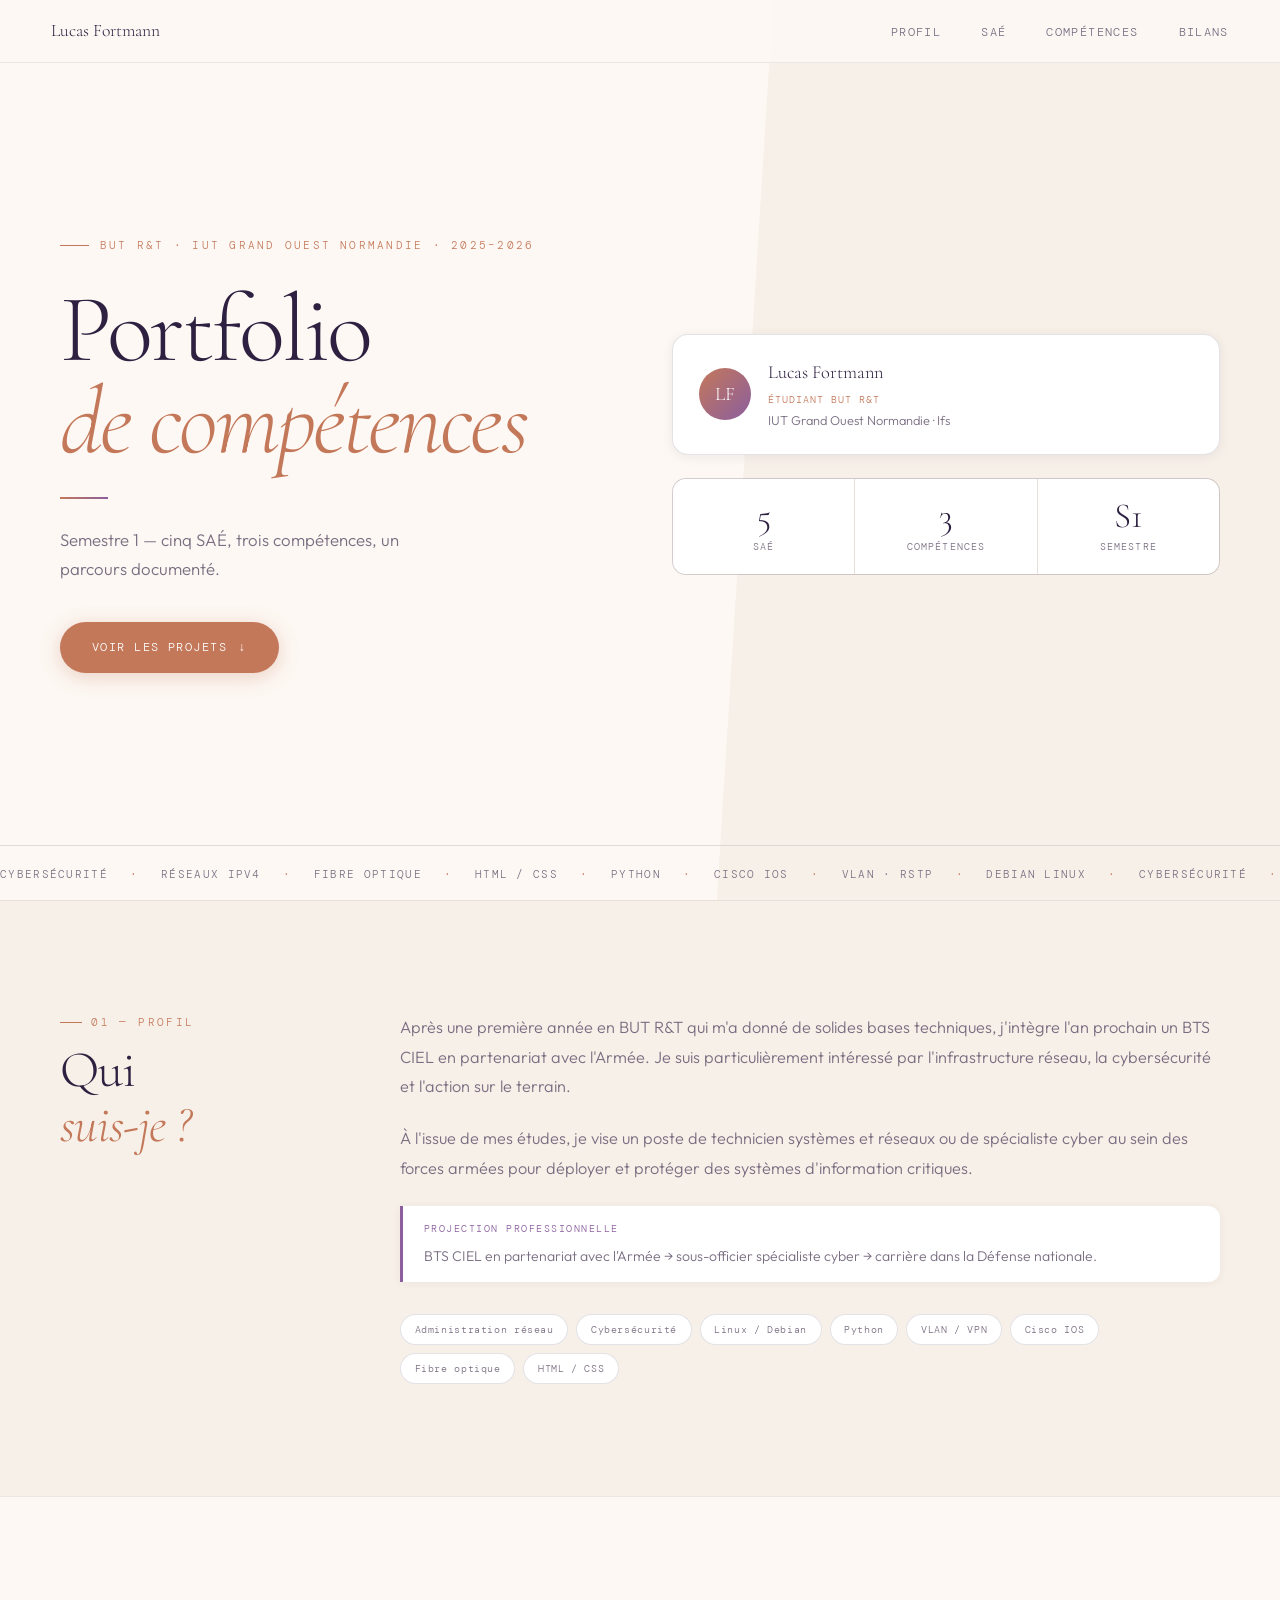
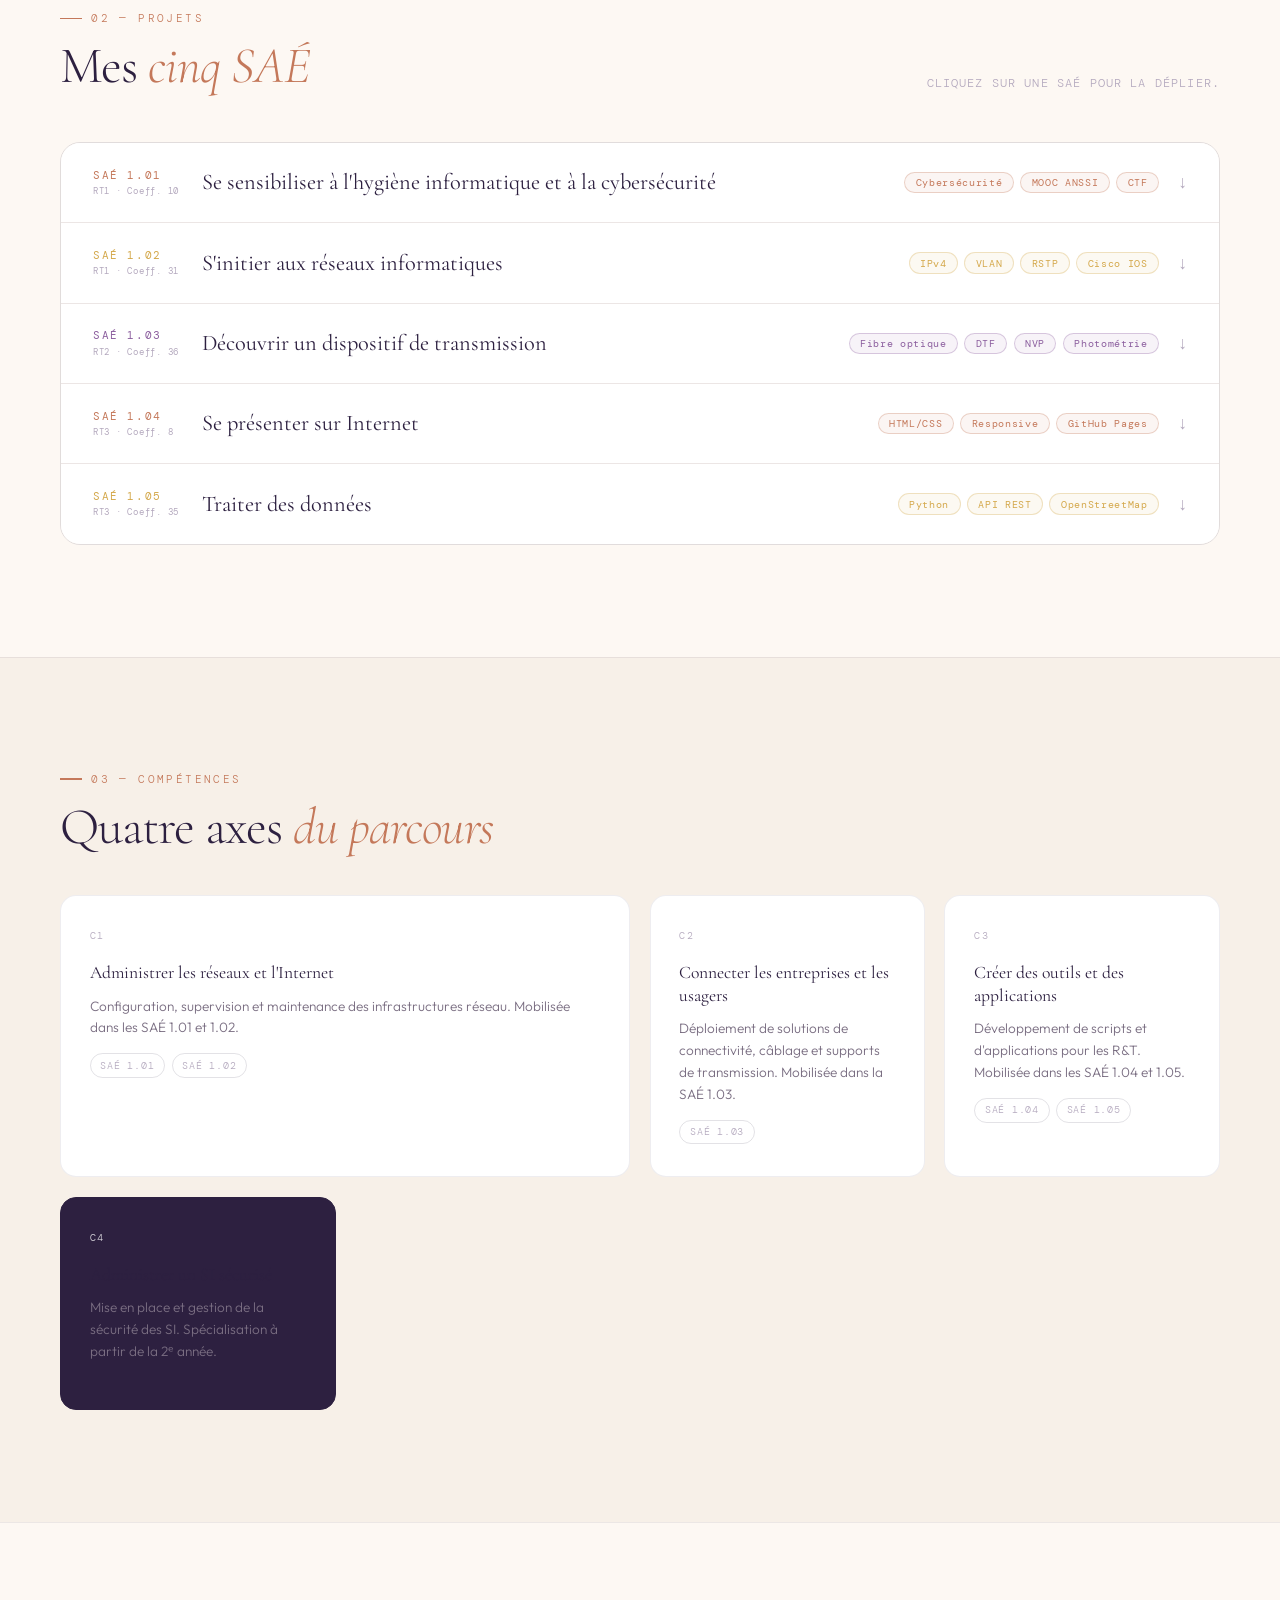
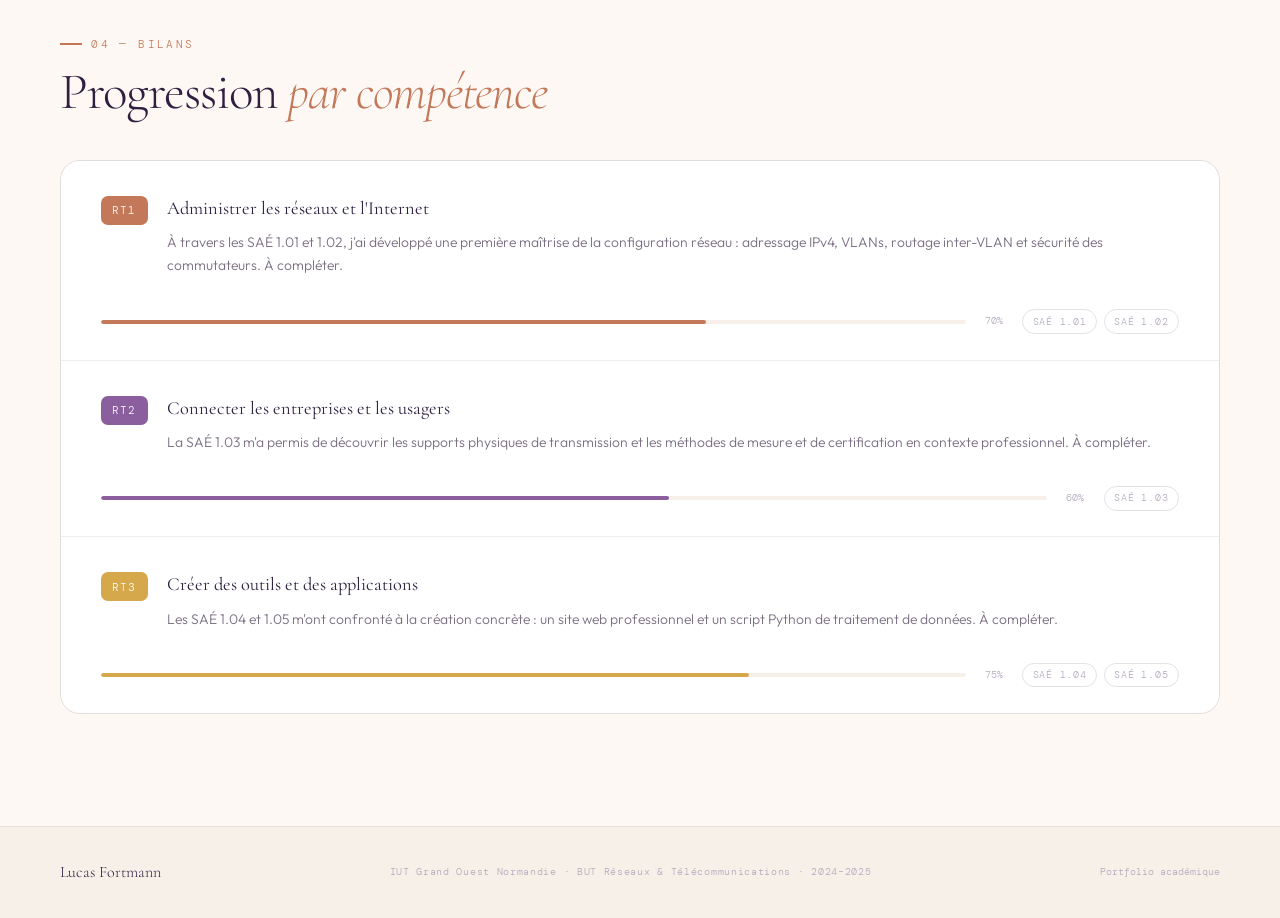
==== index.html @ 89ecd1ed "fisrt commit" ====
<!DOCTYPE html>
<html lang="fr">
<head>
  <meta charset="UTF-8"/>
  <meta name="viewport" content="width=device-width, initial-scale=1.0"/>
  <title>Lucas Fortmann — Portfolio R&T</title>
  <link rel="stylesheet" href="style.css"/>
  <link rel="preconnect" href="https://fonts.googleapis.com">
  <link href="https://fonts.googleapis.com/css2?family=Cormorant+Garamond:ital,wght@0,300;0,400;0,600;1,300;1,400&family=DM+Mono:wght@300;400&family=Outfit:wght@200;300;400;500&display=swap" rel="stylesheet">
</head>
<body>

<nav class="nav" id="nav">
  <a href="#accueil" class="nav-brand">Lucas Fortmann</a>
  <ul class="nav-links">
    <li><a href="#profil">Profil</a></li>
    <li><a href="#sae">SAÉ</a></li>
    <li><a href="#competences">Compétences</a></li>
    <li><a href="#bilans">Bilans</a></li>
  </ul>
  <button class="nav-burger" aria-label="Menu" aria-expanded="false" id="burger">
    <span></span><span></span><span></span>
  </button>
</nav>

<section class="hero" id="accueil">
  <div class="hero-panel"></div>
  <div class="wrap hero-inner">
    <div class="hero-left">
      <p class="eyebrow">BUT R&T · IUT Grand Ouest Normandie · 2025–2026</p>
      <h1 class="hero-h1">Portfolio<br><em>de compétences</em></h1>
      <div class="hero-rule"></div>
      <p class="hero-desc">Semestre 1 — cinq SAÉ, trois compétences, un parcours documenté.</p>
      <a href="#sae" class="btn-cta">Voir les projets <span aria-hidden="true">↓</span></a>
    </div>
    <div class="hero-right">
      <div class="profile-card">
        <div class="pc-avatar">LF</div>
        <div>
          <p class="pc-name">Lucas Fortmann</p>
          <p class="pc-role">Étudiant BUT R&T</p>
          <p class="pc-place">IUT Grand Ouest Normandie · Ifs</p>
        </div>
      </div>
      <div class="hero-stats">
        <div class="stat"><span class="stat-n">5</span><span class="stat-l">SAÉ</span></div>
        <div class="stat"><span class="stat-n">3</span><span class="stat-l">Compétences</span></div>
        <div class="stat"><span class="stat-n">S1</span><span class="stat-l">Semestre</span></div>
      </div>
    </div>
  </div>
  <div class="ticker" aria-hidden="true">
    <div class="ticker-track">
      <span>Cybersécurité</span><span>·</span><span>Réseaux IPv4</span><span>·</span><span>Fibre optique</span><span>·</span><span>HTML / CSS</span><span>·</span><span>Python</span><span>·</span><span>Cisco IOS</span><span>·</span><span>VLAN · RSTP</span><span>·</span><span>Debian Linux</span><span>·</span>
      <span>Cybersécurité</span><span>·</span><span>Réseaux IPv4</span><span>·</span><span>Fibre optique</span><span>·</span><span>HTML / CSS</span><span>·</span><span>Python</span><span>·</span><span>Cisco IOS</span><span>·</span><span>VLAN · RSTP</span><span>·</span><span>Debian Linux</span><span>·</span>
    </div>
  </div>
</section>

<section class="sec-profil" id="profil">
  <div class="wrap">
    <div class="two-col">
      <div class="two-col-label reveal">
        <p class="sec-kicker">01 — Profil</p>
        <h2 class="sec-h2">Qui<br><em>suis‑je ?</em></h2>
      </div>
      <div class="two-col-body reveal">
        <p class="bio">Après une première année en BUT R&T qui m'a donné de solides bases techniques, j'intègre l'an prochain un BTS CIEL en partenariat avec l'Armée. Je suis particulièrement intéressé par l'infrastructure réseau, la cybersécurité et l'action sur le terrain.</p>
        <p class="bio">À l'issue de mes études, je vise un poste de technicien systèmes et réseaux ou de spécialiste cyber au sein des forces armées pour déployer et protéger des systèmes d'information critiques.</p>
        <div class="projection">
          <p class="proj-kicker">Projection professionnelle</p>
          <p class="proj-text">BTS CIEL en partenariat avec l'Armée → sous-officier spécialiste cyber → carrière dans la Défense nationale.</p>
        </div>
        <div class="chips">
          <span>Administration réseau</span><span>Cybersécurité</span><span>Linux / Debian</span>
          <span>Python</span><span>VLAN / VPN</span><span>Cisco IOS</span>
          <span>Fibre optique</span><span>HTML / CSS</span>
        </div>
      </div>
    </div>
  </div>
</section>

<section class="sec-sae" id="sae">
  <div class="wrap">
    <div class="sae-head reveal">
      <div>
        <p class="sec-kicker">02 — Projets</p>
        <h2 class="sec-h2">Mes <em>cinq SAÉ</em></h2>
      </div>
      <p class="sae-hint">Cliquez sur une SAÉ pour la déplier.</p>
    </div>

    <div class="accordion">

      <div class="acc-item reveal">
        <button class="acc-btn" type="button" aria-expanded="false">
          <span class="acc-left">
            <span class="acc-num peach">SAÉ 1.01</span>
            <span class="acc-sub">RT1 · Coeff. 10</span>
          </span>
          <span class="acc-title">Se sensibiliser à l'hygiène informatique et à la cybersécurité</span>
          <span class="acc-tags">
            <span class="tag peach">Cybersécurité</span><span class="tag peach">MOOC ANSSI</span><span class="tag peach">CTF</span>
          </span>
          <span class="acc-icon">↓</span>
        </button>
        <div class="acc-body">
          <div class="acc-grid">
            <div>
              <h4 class="acc-h4 peach">Contexte</h4>
              <p>Se former aux risques numériques via le MOOC de l'ANSSI (4 modules), travailler en groupe sur une thématique cyber et la présenter à l'oral. Réaliser un TP CTF puis passer un QCM de micro-certification.</p>
            </div>
            <div>
              <h4 class="acc-h4 peach">Livrables</h4>
              <ul class="acc-ul peach">
                <li>MOOC ANSSI complété (4 modules)</li>
                <li>Notice collaborative de groupe</li>
                <li>Support de présentation orale</li>
                <li>TP Capture the Flag</li>
                <li>QCM — micro-certification OpenBadge</li>
              </ul>
            </div>
            <div class="acc-grid-full">
              <h4 class="acc-h4 peach">Analyse réflexive</h4>
              <p>À compléter — difficultés rencontrées, solutions apportées, ce que j'ai appris et positionnement personnel sur la compétence RT1.</p>
            </div>
          </div>
          <a href="sae-01.html" class="acc-link peach">Voir la page détaillée →</a>
        </div>
      </div>

      <div class="acc-item reveal">
        <button class="acc-btn" type="button" aria-expanded="false">
          <span class="acc-left">
            <span class="acc-num gold">SAÉ 1.02</span>
            <span class="acc-sub">RT1 · Coeff. 31</span>
          </span>
          <span class="acc-title">S'initier aux réseaux informatiques</span>
          <span class="acc-tags">
            <span class="tag gold">IPv4</span><span class="tag gold">VLAN</span><span class="tag gold">RSTP</span><span class="tag gold">Cisco IOS</span>
          </span>
          <span class="acc-icon">↓</span>
        </button>
        <div class="acc-body">
          <div class="acc-grid">
            <div>
              <h4 class="acc-h4 gold">Contexte</h4>
              <p>Concevoir et déployer un réseau d'entreprise complet : adressage IPv4, VLANs, RSTP, agrégation de liens, commutateurs Cisco 2960/3560, routeur 2911 et serveur Debian multi-services sur Proxmox.</p>
            </div>
            <div>
              <h4 class="acc-h4 gold">Livrables</h4>
              <ul class="acc-ul gold">
                <li>Schéma d'architecture réseau annoté</li>
                <li>Configurations Cisco (switches, routeur)</li>
                <li>VM Debian (web, FTP, DNS, TFTP)</li>
                <li>Captures Wireshark inter-VLAN</li>
                <li>Rapport de projet</li>
              </ul>
            </div>
            <div class="acc-grid-full">
              <h4 class="acc-h4 gold">Analyse réflexive</h4>
              <p>À compléter — difficultés rencontrées, solutions apportées, ce que j'ai appris et positionnement personnel sur la compétence RT1.</p>
            </div>
          </div>
          <a href="sae-02.html" class="acc-link gold">Voir la page détaillée →</a>
        </div>
      </div>

      <div class="acc-item reveal">
        <button class="acc-btn" type="button" aria-expanded="false">
          <span class="acc-left">
            <span class="acc-num violet">SAÉ 1.03</span>
            <span class="acc-sub">RT2 · Coeff. 36</span>
          </span>
          <span class="acc-title">Découvrir un dispositif de transmission</span>
          <span class="acc-tags">
            <span class="tag violet">Fibre optique</span><span class="tag violet">DTF</span><span class="tag violet">NVP</span><span class="tag violet">Photométrie</span>
          </span>
          <span class="acc-icon">↓</span>
        </button>
        <div class="acc-body">
          <div class="acc-grid">
            <div>
              <h4 class="acc-h4 violet">Contexte</h4>
              <p>Étude expérimentale des supports physiques : câble coaxial RG58, câble Ethernet et fibre FTTH. Mesures DTF, régime impulsionnel (GBF + oscilloscope), calcul NVP et mesures photométriques.</p>
            </div>
            <div>
              <h4 class="acc-h4 violet">Livrables</h4>
              <ul class="acc-ul violet">
                <li>Rapport de mesures cuivre (A4)</li>
                <li>Rapport de mesures fibre optique</li>
                <li>Fiche de synthèse documentaire A3</li>
                <li>QCM final ecampus</li>
              </ul>
            </div>
            <div class="acc-grid-full">
              <h4 class="acc-h4 violet">Analyse réflexive</h4>
              <p>À compléter — difficultés rencontrées, solutions apportées, ce que j'ai appris et positionnement personnel sur la compétence RT2.</p>
            </div>
          </div>
          <a href="sae-03.html" class="acc-link violet">Voir la page détaillée →</a>
        </div>
      </div>

      <div class="acc-item reveal">
        <button class="acc-btn" type="button" aria-expanded="false">
          <span class="acc-left">
            <span class="acc-num peach">SAÉ 1.04</span>
            <span class="acc-sub">RT3 · Coeff. 8</span>
          </span>
          <span class="acc-title">Se présenter sur Internet</span>
          <span class="acc-tags">
            <span class="tag peach">HTML/CSS</span><span class="tag peach">Responsive</span><span class="tag peach">GitHub Pages</span>
          </span>
          <span class="acc-icon">↓</span>
        </button>
        <div class="acc-body">
          <div class="acc-grid">
            <div>
              <h4 class="acc-h4 peach">Contexte</h4>
              <p>Réaliser un site web multipage : ≥ 3 pages, charte graphique cohérente, validation W3C, responsive, animations CSS, hébergement GitHub Pages. Livrables de gestion de projet inclus.</p>
            </div>
            <div>
              <h4 class="acc-h4 peach">Livrables</h4>
              <ul class="acc-ul peach">
                <li>Site web HTML/CSS multipage</li>
                <li>Repository GitHub + GitHub Pages</li>
                <li>WBS / MindMap &amp; rétroplanning</li>
                <li>Tableau de suivi Trello/Kanboard</li>
              </ul>
            </div>
            <div class="acc-grid-full">
              <h4 class="acc-h4 peach">Analyse réflexive</h4>
              <p>À compléter — difficultés rencontrées, solutions apportées, ce que j'ai appris et positionnement personnel sur la compétence RT3.</p>
            </div>
          </div>
          <a href="sae-04.html" class="acc-link peach">Voir la page détaillée →</a>
        </div>
      </div>

      <div class="acc-item reveal">
        <button class="acc-btn" type="button" aria-expanded="false">
          <span class="acc-left">
            <span class="acc-num gold">SAÉ 1.05</span>
            <span class="acc-sub">RT3 · Coeff. 35</span>
          </span>
          <span class="acc-title">Traiter des données</span>
          <span class="acc-tags">
            <span class="tag gold">Python</span><span class="tag gold">API REST</span><span class="tag gold">OpenStreetMap</span>
          </span>
          <span class="acc-icon">↓</span>
        </button>
        <div class="acc-body">
          <div class="acc-grid">
            <div>
              <h4 class="acc-h4 gold">Contexte</h4>
              <p>En binôme : collecter des données via l'API REST OpenStreetMap, les traiter statistiquement et exporter un rapport Markdown/HTML. Projet en autonomie avec deux points d'étape évalués.</p>
            </div>
            <div>
              <h4 class="acc-h4 gold">Livrables</h4>
              <ul class="acc-ul gold">
                <li>Script Python commenté et fonctionnel</li>
                <li>Rapport généré en Markdown (.md)</li>
                <li>Fichier HTML par compilation</li>
                <li>Évaluation des deux points d'étape</li>
              </ul>
            </div>
            <div class="acc-grid-full">
              <h4 class="acc-h4 gold">Analyse réflexive</h4>
              <p>À compléter — difficultés rencontrées, solutions apportées, ce que j'ai appris et positionnement personnel sur la compétence RT3.</p>
            </div>
          </div>
          <a href="sae-05.html" class="acc-link gold">Voir la page détaillée →</a>
        </div>
      </div>

    </div>
  </div>
</section>

<section class="sec-comp" id="competences">
  <div class="wrap">
    <p class="sec-kicker reveal">03 — Compétences</p>
    <h2 class="sec-h2 reveal" style="margin-bottom:2.5rem">Quatre axes <em>du parcours</em></h2>
    <div class="comp-grid">
      <div class="comp-card comp-wide reveal" data-top="peach">
        <span class="comp-num">C1</span>
        <h3>Administrer les réseaux et l'Internet</h3>
        <p>Configuration, supervision et maintenance des infrastructures réseau. Mobilisée dans les SAÉ 1.01 et 1.02.</p>
        <div class="comp-refs"><span>SAÉ 1.01</span><span>SAÉ 1.02</span></div>
      </div>
      <div class="comp-card reveal" data-top="violet">
        <span class="comp-num">C2</span>
        <h3>Connecter les entreprises et les usagers</h3>
        <p>Déploiement de solutions de connectivité, câblage et supports de transmission. Mobilisée dans la SAÉ 1.03.</p>
        <div class="comp-refs"><span>SAÉ 1.03</span></div>
      </div>
      <div class="comp-card reveal" data-top="gold">
        <span class="comp-num">C3</span>
        <h3>Créer des outils et des applications</h3>
        <p>Développement de scripts et d'applications pour les R&T. Mobilisée dans les SAÉ 1.04 et 1.05.</p>
        <div class="comp-refs"><span>SAÉ 1.04</span><span>SAÉ 1.05</span></div>
      </div>
      <div class="comp-card comp-dark reveal">
        <span class="comp-num">C4</span>
        <h3>Administrer un SI sécurisé</h3>
        <p>Mise en place et gestion de la sécurité des SI. Spécialisation à partir de la 2ᵉ année.</p>
      </div>
    </div>
  </div>
</section>

<section class="sec-bilans" id="bilans">
  <div class="wrap">
    <p class="sec-kicker reveal">04 — Bilans</p>
    <h2 class="sec-h2 reveal" style="margin-bottom:2.5rem">Progression <em>par compétence</em></h2>
    <div class="bilans-stack">
      <div class="bilan reveal">
        <div class="bilan-top">
          <span class="bilan-badge" style="background:var(--peach)">RT1</span>
          <div>
            <h3>Administrer les réseaux et l'Internet</h3>
            <p>À travers les SAÉ 1.01 et 1.02, j'ai développé une première maîtrise de la configuration réseau : adressage IPv4, VLANs, routage inter-VLAN et sécurité des commutateurs. À compléter.</p>
          </div>
        </div>
        <div class="bilan-bot">
          <div class="prog"><div class="prog-fill" style="width:70%;background:var(--peach)"></div></div>
          <span class="prog-pct">70%</span>
          <div class="bilan-refs"><span>SAÉ 1.01</span><span>SAÉ 1.02</span></div>
        </div>
      </div>
      <div class="bilan reveal">
        <div class="bilan-top">
          <span class="bilan-badge" style="background:var(--violet)">RT2</span>
          <div>
            <h3>Connecter les entreprises et les usagers</h3>
            <p>La SAÉ 1.03 m'a permis de découvrir les supports physiques de transmission et les méthodes de mesure et de certification en contexte professionnel. À compléter.</p>
          </div>
        </div>
        <div class="bilan-bot">
          <div class="prog"><div class="prog-fill" style="width:60%;background:var(--violet)"></div></div>
          <span class="prog-pct">60%</span>
          <div class="bilan-refs"><span>SAÉ 1.03</span></div>
        </div>
      </div>
      <div class="bilan reveal">
        <div class="bilan-top">
          <span class="bilan-badge" style="background:var(--gold)">RT3</span>
          <div>
            <h3>Créer des outils et des applications</h3>
            <p>Les SAÉ 1.04 et 1.05 m'ont confronté à la création concrète : un site web professionnel et un script Python de traitement de données. À compléter.</p>
          </div>
        </div>
        <div class="bilan-bot">
          <div class="prog"><div class="prog-fill" style="width:75%;background:var(--gold)"></div></div>
          <span class="prog-pct">75%</span>
          <div class="bilan-refs"><span>SAÉ 1.04</span><span>SAÉ 1.05</span></div>
        </div>
      </div>
    </div>
  </div>
</section>

<footer class="footer">
  <div class="wrap footer-inner">
    <span class="footer-name">Lucas Fortmann</span>
    <span class="footer-mid">IUT Grand Ouest Normandie · BUT Réseaux &amp; Télécommunications · 2024–2025</span>
    <span class="footer-copy">Portfolio académique</span>
  </div>
</footer>

<script>
const nav = document.getElementById('nav');
window.addEventListener('scroll', () => nav.classList.toggle('scrolled', scrollY > 60), {passive:true});

const burger = document.getElementById('burger');
const navLinks = document.querySelector('.nav-links');
burger.addEventListener('click', () => {
  const open = navLinks.classList.toggle('open');
  burger.setAttribute('aria-expanded', open);
  const s = burger.querySelectorAll('span');
  if (open) { s[0].style.transform='rotate(45deg) translate(4px,4px)'; s[1].style.opacity='0'; s[2].style.transform='rotate(-45deg) translate(4px,-4px)'; }
  else { s.forEach(x => { x.style.transform=''; x.style.opacity=''; }); }
});
navLinks.querySelectorAll('a').forEach(a => a.addEventListener('click', () => {
  navLinks.classList.remove('open');
  burger.querySelectorAll('span').forEach(x => { x.style.transform=''; x.style.opacity=''; });
}));

document.querySelectorAll('.acc-btn').forEach(btn => {
  btn.addEventListener('click', () => {
    const item = btn.closest('.acc-item');
    const open = item.classList.contains('open');
    document.querySelectorAll('.acc-item.open').forEach(o => {
      o.classList.remove('open');
      o.querySelector('.acc-btn').setAttribute('aria-expanded','false');
    });
    if (!open) {
      item.classList.add('open');
      btn.setAttribute('aria-expanded','true');
      setTimeout(() => item.scrollIntoView({behavior:'smooth', block:'nearest'}), 50);
    }
  });
});

const io = new IntersectionObserver(entries => {
  entries.forEach(e => { if (e.isIntersecting) { e.target.classList.add('visible'); io.unobserve(e.target); } });
}, {threshold: 0.07});
document.querySelectorAll('.reveal').forEach(el => io.observe(el));
</script>
</body>
</html>
---- style.css ----
/* ── TOKENS ── */
:root {
  --bg:      #fdf8f3;
  --bg-alt:  #f7f0e8;
  --bg-dark: #2d2040;
  --card:    #ffffff;
  --border:  rgba(45,32,64,.08);
  --border2: rgba(45,32,64,.13);

  --peach:   #c4785a;
  --violet:  #8b5e9e;
  --gold:    #d4a84b;

  --text:    #2d2040;
  --muted:   #7a6e82;
  --dim:     #b4a9be;

  --serif: 'Cormorant Garamond', Georgia, serif;
  --sans:  'Outfit', sans-serif;
  --mono:  'DM Mono', monospace;

  --ease: cubic-bezier(.16,1,.3,1);
}

/* ── RESET ── */
*, *::before, *::after { box-sizing: border-box; margin: 0; padding: 0; }
html { scroll-behavior: smooth; font-size: 16px; }
body { background: var(--bg); color: var(--text); font-family: var(--sans); font-weight: 300; line-height: 1.7; overflow-x: hidden; }
a { color: inherit; text-decoration: none; }
ul { list-style: none; }

.wrap { width: min(1160px, 92vw); margin-inline: auto; }

/* ── NAV ── */
.nav {
  position: fixed; inset: 0 0 auto 0; z-index: 200;
  display: flex; align-items: center; justify-content: space-between;
  padding: 1rem 4vw;
  background: rgba(253,248,243,.92);
  backdrop-filter: blur(18px);
  border-bottom: 1px solid var(--border);
  transition: padding .3s var(--ease), box-shadow .3s;
}
.nav.scrolled { padding: .65rem 4vw; box-shadow: 0 2px 16px rgba(45,32,64,.07); }
.nav-brand { font-family: var(--serif); font-size: 1.1rem; color: var(--text); }
.nav-links { display: flex; gap: 2.5rem; }
.nav-links a { font-family: var(--mono); font-size: .72rem; letter-spacing: .12em; text-transform: uppercase; color: var(--muted); transition: color .2s; }
.nav-links a:hover { color: var(--peach); }
.nav-burger { display: none; flex-direction: column; gap: 5px; background: none; border: none; cursor: pointer; padding: 4px; }
.nav-burger span { display: block; width: 22px; height: 1.5px; background: var(--text); transition: .3s var(--ease); }

/* ── HERO ── */
.hero {
  position: relative;
  min-height: 100svh;
  display: flex; flex-direction: column;
  overflow: hidden;
}
.hero-panel {
  position: absolute; top: 0; right: 0;
  width: 44%; height: 100%;
  background: var(--bg-alt);
  clip-path: polygon(10% 0, 100% 0, 100% 100%, 0% 100%);
  z-index: 0;
}
.hero-inner {
  flex: 1;
  display: grid; grid-template-columns: 1fr 1fr;
  align-items: center;
  padding: 7rem 0 3rem;
  position: relative; z-index: 1;
  gap: 4rem;
}
.hero-left { }
.eyebrow {
  font-family: var(--mono); font-size: .7rem; letter-spacing: .2em; text-transform: uppercase;
  color: var(--peach); margin-bottom: 1.8rem;
  display: flex; align-items: center; gap: .7rem;
}
.eyebrow::before { content: ''; display: block; width: 1.8rem; height: 1.5px; background: var(--peach); flex-shrink: 0; }
.hero-h1 {
  font-family: var(--serif);
  font-size: clamp(3.8rem, 7.5vw, 7.5rem);
  font-weight: 300; line-height: .96; letter-spacing: -.03em;
  color: var(--text); margin-bottom: 1.8rem;
}
.hero-h1 em { display: block; font-style: italic; color: var(--peach); }
.hero-rule { width: 3rem; height: 2px; background: linear-gradient(90deg, var(--peach), var(--violet)); margin-bottom: 1.6rem; }
.hero-desc { font-size: 1.05rem; color: var(--muted); max-width: 380px; line-height: 1.75; margin-bottom: 2.4rem; }
.btn-cta {
  display: inline-flex; align-items: center; gap: .7rem;
  background: var(--peach); color: #fff;
  font-family: var(--mono); font-size: .75rem; letter-spacing: .12em; text-transform: uppercase;
  padding: .95rem 2rem; border-radius: 99px;
  box-shadow: 0 4px 20px rgba(196,120,90,.3);
  transition: background .3s var(--ease), transform .3s var(--ease), box-shadow .3s;
}
.btn-cta:hover { background: var(--violet); transform: translateY(-2px); box-shadow: 0 8px 28px rgba(139,94,158,.28); }

/* hero right */
.hero-right { display: flex; flex-direction: column; gap: 1.4rem; }
.profile-card {
  background: var(--card); border: 1.5px solid var(--border2); border-radius: 16px;
  padding: 1.4rem 1.6rem; display: flex; align-items: center; gap: 1.1rem;
  box-shadow: 0 2px 12px rgba(45,32,64,.07);
}
.pc-avatar {
  width: 52px; height: 52px; border-radius: 50%; flex-shrink: 0;
  background: linear-gradient(135deg, var(--peach), var(--violet));
  display: flex; align-items: center; justify-content: center;
  font-family: var(--serif); font-size: 1.2rem; color: #fff;
}
.pc-name { font-family: var(--serif); font-size: 1.15rem; color: var(--text); }
.pc-role { font-family: var(--mono); font-size: .63rem; letter-spacing: .1em; text-transform: uppercase; color: var(--peach); margin: .15rem 0; }
.pc-place { font-size: .8rem; color: var(--muted); }
.hero-stats {
  display: grid; grid-template-columns: repeat(3,1fr);
  border: 1.5px solid var(--border2); border-radius: 14px; overflow: hidden;
  background: var(--border);
  gap: 1px;
}
.stat { background: var(--card); padding: 1.2rem 1rem; text-align: center; transition: background .2s; }
.stat:hover { background: var(--bg-alt); }
.stat-n { display: block; font-family: var(--serif); font-size: 2.2rem; font-weight: 300; line-height: 1; color: var(--text); }
.stat-l { display: block; font-family: var(--mono); font-size: .6rem; letter-spacing: .12em; text-transform: uppercase; color: var(--muted); margin-top: .35rem; }

/* ticker */
.ticker { position: relative; z-index: 1; border-top: 1px solid var(--border2); padding: .85rem 0; overflow: hidden; }
.ticker-track {
  display: inline-flex; gap: 1.4rem; white-space: nowrap;
  font-family: var(--mono); font-size: .68rem; letter-spacing: .12em; text-transform: uppercase; color: var(--muted);
  animation: ticker 30s linear infinite;
}
.ticker-track span:nth-child(even) { color: var(--peach); }
@keyframes ticker { from { transform: translateX(0); } to { transform: translateX(-50%); } }

/* ── SECTION COMMONS ── */
.sec-kicker {
  font-family: var(--mono); font-size: .68rem; letter-spacing: .22em; text-transform: uppercase;
  color: var(--peach); margin-bottom: .7rem;
  display: flex; align-items: center; gap: .55rem;
}
.sec-kicker::before { content: ''; display: block; width: 1.4rem; height: 1.5px; background: var(--peach); flex-shrink: 0; }
.sec-h2 {
  font-family: var(--serif); font-size: clamp(2.2rem, 4vw, 3.8rem);
  font-weight: 300; line-height: 1.08; letter-spacing: -.02em; color: var(--text);
}
.sec-h2 em { font-style: italic; color: var(--peach); }

/* ── PROFIL ── */
.sec-profil { padding: 7rem 0; background: var(--bg-alt); border-top: 1px solid var(--border); }
.two-col { display: grid; grid-template-columns: 260px 1fr; gap: 5rem; align-items: start; }
.two-col-label { position: sticky; top: 5.5rem; }
.bio { font-size: 1.02rem; color: var(--muted); line-height: 1.82; margin-bottom: 1.4rem; }
.projection {
  border-left: 3px solid var(--violet);
  padding: .9rem 1.3rem; background: var(--card);
  border-radius: 0 12px 12px 0; margin-bottom: 2rem;
  box-shadow: 0 1px 8px rgba(45,32,64,.06);
}
.proj-kicker { font-family: var(--mono); font-size: .62rem; letter-spacing: .15em; text-transform: uppercase; color: var(--violet); margin-bottom: .45rem; }
.proj-text { font-size: .88rem; color: var(--muted); line-height: 1.65; }
.chips { display: flex; flex-wrap: wrap; gap: .5rem; }
.chips span {
  font-family: var(--mono); font-size: .65rem; letter-spacing: .06em;
  padding: .35rem .85rem; border: 1.5px solid var(--border2); border-radius: 99px;
  color: var(--muted); background: var(--card); transition: border-color .2s, color .2s;
}
.chips span:hover { border-color: var(--peach); color: var(--peach); }

/* ── SAÉ ACCORDÉON ── */
.sec-sae { padding: 7rem 0; background: var(--bg); border-top: 1px solid var(--border); }
.sae-head {
  display: flex; justify-content: space-between; align-items: flex-end;
  gap: 2rem; margin-bottom: 3rem; flex-wrap: wrap;
}
.sae-hint { font-family: var(--mono); font-size: .72rem; letter-spacing: .1em; color: var(--dim); text-transform: uppercase; }

.accordion { border: 1.5px solid var(--border2); border-radius: 20px; overflow: hidden; }

.acc-item { border-bottom: 1px solid var(--border); }
.acc-item:last-child { border-bottom: none; }

.acc-btn {
  width: 100%; background: var(--card); border: none; cursor: pointer;
  display: flex; align-items: center; gap: 1.2rem;
  padding: 1.6rem 2rem; text-align: left;
  transition: background .22s;
}
.acc-btn:hover, .acc-item.open .acc-btn { background: var(--bg-alt); }

.acc-left { display: flex; flex-direction: column; gap: .2rem; flex-shrink: 0; min-width: 90px; }
.acc-num { font-family: var(--mono); font-size: .66rem; letter-spacing: .15em; text-transform: uppercase; font-weight: 400; }
.acc-num.peach { color: var(--peach); }
.acc-num.gold   { color: var(--gold); }
.acc-num.violet { color: var(--violet); }
.acc-sub { font-family: var(--mono); font-size: .58rem; letter-spacing: .08em; color: var(--dim); }

.acc-title { font-family: var(--serif); font-size: 1.4rem; font-weight: 400; color: var(--text); flex: 1; line-height: 1.2; }

.acc-tags { display: flex; flex-wrap: wrap; gap: .4rem; flex-shrink: 0; }
.tag {
  font-family: var(--mono); font-size: .6rem; letter-spacing: .07em;
  padding: .2rem .65rem; border-radius: 99px; border: 1.5px solid;
}
.tag.peach  { color: var(--peach);  border-color: rgba(196,120,90,.3);  background: rgba(196,120,90,.07); }
.tag.gold   { color: var(--gold);   border-color: rgba(212,168,75,.3);   background: rgba(212,168,75,.07); }
.tag.violet { color: var(--violet); border-color: rgba(139,94,158,.3); background: rgba(139,94,158,.07); }

.acc-icon {
  font-size: 1.1rem; color: var(--dim); flex-shrink: 0;
  transition: transform .4s var(--ease), color .2s;
}
.acc-item.open .acc-icon { transform: rotate(180deg); color: var(--peach); }

/* body de l'accordéon — height:0 → height:auto avec max-height */
.acc-body {
  max-height: 0;
  overflow: hidden;
  transition: max-height .5s var(--ease);
}
.acc-item.open .acc-body { max-height: 800px; }

.acc-grid {
  display: grid; grid-template-columns: 1fr 1fr; gap: 2rem;
  padding: 2rem 2rem 1.5rem;
  background: var(--bg-alt);
}
.acc-grid-full { grid-column: 1 / -1; }
.acc-h4 {
  font-family: var(--mono); font-size: .62rem; letter-spacing: .15em; text-transform: uppercase;
  margin-bottom: .7rem;
}
.acc-h4.peach  { color: var(--peach); }
.acc-h4.gold   { color: var(--gold); }
.acc-h4.violet { color: var(--violet); }
.acc-grid p { font-size: .9rem; color: var(--muted); line-height: 1.72; }
.acc-ul { display: flex; flex-direction: column; gap: .35rem; }
.acc-ul li { font-size: .88rem; color: var(--muted); padding-left: 1rem; position: relative; }
.acc-ul li::before { content: '–'; position: absolute; left: 0; }
.acc-ul.peach  li::before { color: var(--peach); }
.acc-ul.gold   li::before { color: var(--gold); }
.acc-ul.violet li::before { color: var(--violet); }
.acc-link {
  display: inline-flex; align-items: center; gap: .5rem;
  font-family: var(--mono); font-size: .7rem; letter-spacing: .1em; text-transform: uppercase;
  padding: 1rem 2rem; background: var(--bg-alt);
  border-top: 1px solid var(--border);
  width: 100%; transition: gap .2s, background .2s;
}
.acc-link:hover { gap: .9rem; background: var(--bg); }
.acc-link.peach  { color: var(--peach); }
.acc-link.gold   { color: var(--gold); }
.acc-link.violet { color: var(--violet); }

/* ── COMPÉTENCES ── */
.sec-comp { padding: 7rem 0; background: var(--bg-alt); border-top: 1px solid var(--border); }
.comp-grid { display: grid; grid-template-columns: repeat(4,1fr); gap: 1.2rem; }
.comp-card {
  background: var(--card); border: 1.5px solid var(--border); border-radius: 16px;
  padding: 2rem 1.8rem; position: relative; overflow: hidden;
  transition: transform .3s var(--ease), box-shadow .3s;
}
.comp-card::after {
  content: ''; position: absolute; bottom: 0; left: 0; right: 0; height: 3px;
  transform: scaleX(0); transform-origin: left; transition: transform .35s var(--ease);
}
.comp-card[data-top="peach"]::after  { background: var(--peach); }
.comp-card[data-top="violet"]::after { background: var(--violet); }
.comp-card[data-top="gold"]::after   { background: var(--gold); }
.comp-card:hover { transform: translateY(-4px); box-shadow: 0 12px 40px rgba(45,32,64,.12); }
.comp-card:hover::after { transform: scaleX(1); }
.comp-wide { grid-column: span 2; }
.comp-dark { background: var(--bg-dark); border-color: var(--bg-dark); }
.comp-dark .comp-num, .comp-dark h3, .comp-dark p { color: rgba(255,255,255,.82); }
.comp-num { font-family: var(--mono); font-size: .62rem; letter-spacing: .15em; color: var(--dim); margin-bottom: 1.1rem; display: block; }
.comp-card h3 { font-family: var(--serif); font-size: 1.1rem; font-weight: 400; line-height: 1.3; margin-bottom: .65rem; color: var(--text); }
.comp-card p { font-size: .85rem; color: var(--muted); line-height: 1.6; margin-bottom: .9rem; }
.comp-refs { display: flex; gap: .4rem; flex-wrap: wrap; }
.comp-refs span { font-family: var(--mono); font-size: .6rem; letter-spacing: .08em; padding: .2rem .6rem; border: 1.5px solid var(--border2); border-radius: 99px; color: var(--dim); }

/* ── BILANS ── */
.sec-bilans { padding: 7rem 0; background: var(--bg); border-top: 1px solid var(--border); }
.bilans-stack { display: flex; flex-direction: column; border: 1.5px solid var(--border2); border-radius: 20px; overflow: hidden; }
.bilan { border-bottom: 1px solid var(--border); background: var(--card); transition: background .2s; }
.bilan:last-child { border-bottom: none; }
.bilan:hover { background: var(--bg-alt); }
.bilan-top { display: flex; align-items: flex-start; gap: 1.2rem; padding: 2rem 2.5rem 1.2rem; }
.bilan-badge { font-family: var(--mono); font-size: .68rem; letter-spacing: .1em; color: #fff; padding: .32rem .7rem; border-radius: 7px; flex-shrink: 0; margin-top: .2rem; }
.bilan-top h3 { font-family: var(--serif); font-size: 1.15rem; font-weight: 400; margin-bottom: .45rem; color: var(--text); }
.bilan-top p { font-size: .87rem; color: var(--muted); line-height: 1.65; }
.bilan-bot { display: flex; align-items: center; gap: 1.2rem; padding: .8rem 2.5rem 1.6rem; }
.prog { flex: 1; height: 4px; background: var(--bg-alt); border-radius: 99px; overflow: hidden; }
.prog-fill { height: 100%; border-radius: 99px; }
.prog-pct { font-family: var(--mono); font-size: .62rem; color: var(--dim); white-space: nowrap; flex-shrink: 0; }
.bilan-refs { display: flex; gap: .4rem; flex-wrap: wrap; margin-left: auto; }
.bilan-refs span { font-family: var(--mono); font-size: .6rem; letter-spacing: .08em; padding: .2rem .6rem; border: 1.5px solid var(--border2); border-radius: 99px; color: var(--dim); }

/* ── GITHUB ── */
.sec-github { padding: 5rem 0; background: var(--bg-alt); border-top: 1px solid var(--border); }
.gh-card {
  background: var(--card); border: 1.5px solid var(--border2); border-radius: 20px;
  overflow: hidden; box-shadow: 0 2px 16px rgba(45,32,64,.07);
}
.gh-intro {
  display: flex; align-items: center; gap: 1.2rem;
  padding: 1.8rem 2.2rem; border-bottom: 1px solid var(--border);
  color: var(--text);
}
.gh-intro svg { flex-shrink: 0; color: var(--text); }
.gh-intro h3 { font-family: var(--serif); font-size: 1.3rem; font-weight: 400; margin-bottom: .25rem; }
.gh-intro p { font-size: .88rem; color: var(--muted); }
.gh-steps { display: grid; grid-template-columns: repeat(4,1fr); gap: 0; }
.gh-step {
  padding: 1.6rem 1.8rem; border-right: 1px solid var(--border);
  display: flex; flex-direction: column; gap: .7rem;
}
.gh-step:last-child { border-right: none; }
.gh-n {
  width: 28px; height: 28px; border-radius: 50%; flex-shrink: 0;
  background: var(--peach); color: #fff;
  font-family: var(--mono); font-size: .72rem; font-weight: 400;
  display: flex; align-items: center; justify-content: center;
}
.gh-step strong { font-size: .92rem; font-weight: 500; color: var(--text); display: block; margin-bottom: .3rem; }
.gh-step p { font-size: .84rem; color: var(--muted); line-height: 1.6; }
.gh-step code { font-family: var(--mono); font-size: .78rem; background: rgba(196,120,90,.1); color: var(--peach); padding: .1rem .35rem; border-radius: 4px; }

/* ── FOOTER ── */
.footer { border-top: 1px solid var(--border); padding: 2rem 0; background: var(--bg-alt); }
.footer-inner { display: flex; align-items: center; justify-content: space-between; gap: 1rem; flex-wrap: wrap; }
.footer-name { font-family: var(--serif); font-size: 1rem; color: var(--text); }
.footer-mid { font-family: var(--mono); font-size: .62rem; letter-spacing: .07em; color: var(--dim); text-align: center; }
.footer-copy { font-family: var(--mono); font-size: .62rem; color: var(--dim); }

/* ── SAÉ DETAIL PAGES ── */
.nav .nav-brand { font-family: var(--serif); }
.sae-page-hero {
  padding: 8rem 4vw 5rem; border-bottom: 1px solid var(--border);
  background: linear-gradient(135deg, #fdf0e8 0%, var(--bg) 65%);
  position: relative; overflow: hidden;
}
.sae-page-hero::before {
  content: ''; position: absolute; inset: 0;
  background-image: linear-gradient(rgba(196,120,90,.05) 1px, transparent 1px),
                    linear-gradient(90deg, rgba(196,120,90,.05) 1px, transparent 1px);
  background-size: 60px 60px;
  mask-image: radial-gradient(ellipse 80% 80% at 50% 50%, black, transparent);
  pointer-events: none;
}
.sae-page-eyebrow { display: flex; align-items: center; gap: 1rem; margin-bottom: 2rem; flex-wrap: wrap; position: relative; }
.sae-page-num { font-family: var(--mono); font-size: .72rem; letter-spacing: .2em; text-transform: uppercase; color: #fff; background: var(--peach); padding: .4rem 1rem; border-radius: 99px; }
.sae-page-badge { font-family: var(--mono); font-size: .68rem; letter-spacing: .12em; color: var(--violet); border: 1.5px solid rgba(139,94,158,.3); padding: .35rem .9rem; border-radius: 99px; background: rgba(139,94,158,.06); }
.sae-page-title { font-family: var(--serif); font-size: clamp(2rem,5vw,4rem); font-weight: 300; line-height: 1.1; letter-spacing: -.02em; margin-bottom: 1.5rem; max-width: 800px; color: var(--text); position: relative; }
.sae-page-sub { font-size: 1rem; color: var(--muted); max-width: 680px; margin-bottom: 2rem; font-style: italic; line-height: 1.7; position: relative; }
.sae-page-ac { display: flex; flex-wrap: wrap; gap: .5rem; position: relative; }
.ac-tag { font-family: var(--mono); font-size: .63rem; letter-spacing: .08em; padding: .25rem .7rem; border: 1.5px solid rgba(196,120,90,.22); border-radius: 99px; color: var(--peach); background: rgba(196,120,90,.07); }
.sae-page-main { padding: 5rem 4vw 7rem; background: var(--bg); }
.sae-page-grid { display: flex; flex-direction: column; gap: 1.2rem; margin-bottom: 4rem; }
.sae-section { display: grid; grid-template-columns: 70px 1fr; background: var(--card); border-radius: 16px; border: 1.5px solid var(--border); overflow: hidden; transition: box-shadow .3s; }
.sae-section:hover { box-shadow: 0 8px 32px rgba(45,32,64,.10); }
.highlight-section { background: #fdf5f0; border-color: rgba(139,94,158,.2); border-left: 3px solid var(--violet); }
.sae-section-label { display: flex; align-items: flex-start; justify-content: center; padding-top: 2rem; font-family: var(--mono); font-size: .6rem; letter-spacing: .15em; color: var(--peach); border-right: 1.5px solid var(--border); background: rgba(196,120,90,.03); }
.sae-section-content { padding: 2rem 2.5rem; }
.sae-section-content h2 { font-family: var(--serif); font-size: 1.4rem; font-weight: 400; margin-bottom: 1.2rem; color: var(--text); }
.sae-section-content p { font-size: .9rem; color: var(--muted); line-height: 1.75; margin-bottom: .75rem; }
.sae-section-content p:last-child { margin-bottom: 0; }
.sae-section-content p strong { color: var(--violet); font-weight: 500; }
.sae-section-content code { font-family: var(--mono); font-size: .8rem; background: rgba(196,120,90,.09); padding: .15rem .4rem; border-radius: 4px; color: var(--peach); }
.sae-ac-list { list-style: none; display: flex; flex-direction: column; gap: .8rem; }
.sae-ac-list li { font-size: .88rem; color: var(--muted); line-height: 1.65; padding-left: 1.3rem; position: relative; }
.sae-ac-list li::before { content: '→'; position: absolute; left: 0; color: var(--peach); font-size: .75rem; }
.sae-ac-list li strong { color: var(--text); font-weight: 500; }
.sae-traces-list { list-style: none; display: flex; flex-direction: column; gap: .5rem; }
.sae-traces-list li { font-size: .88rem; color: var(--muted); padding-left: 1.2rem; position: relative; }
.sae-traces-list li::before { content: '–'; position: absolute; left: 0; color: var(--violet); }
.sae-page-nav-btns { display: flex; gap: 1rem; justify-content: space-between; flex-wrap: wrap; }
.btn-primary {
  display: inline-flex; align-items: center; gap: .75rem;
  background: var(--peach); color: #fff; font-family: var(--mono); font-size: .75rem;
  letter-spacing: .1em; text-transform: uppercase; padding: .95rem 2rem; border-radius: 99px;
  transition: background .3s var(--ease), transform .3s; box-shadow: 0 4px 16px rgba(196,120,90,.28);
}
.btn-primary:hover { background: var(--violet); transform: translateY(-2px); }
.btn-secondary {
  display: inline-flex; align-items: center; gap: .5rem;
  border: 1.5px solid var(--border2); color: var(--muted); background: var(--card);
  font-family: var(--mono); font-size: .75rem; letter-spacing: .1em; text-transform: uppercase;
  padding: .95rem 2rem; border-radius: 99px; transition: border-color .2s, color .2s, transform .3s;
}
.btn-secondary:hover { border-color: var(--peach); color: var(--peach); transform: translateY(-2px); }

/* ── REVEAL ── */
.reveal { opacity: 0; transform: translateY(26px); transition: opacity .65s ease, transform .65s ease; }
.reveal.visible { opacity: 1; transform: translateY(0); }

/* ── RESPONSIVE ── */
@media (max-width: 1100px) {
  .comp-grid { grid-template-columns: repeat(2,1fr); }
  .comp-wide { grid-column: span 1; }
  .gh-steps { grid-template-columns: repeat(2,1fr); }
  .gh-step:nth-child(2) { border-right: none; }
  .gh-step:nth-child(3) { border-top: 1px solid var(--border); }
  .gh-step:nth-child(4) { border-top: 1px solid var(--border); border-right: none; }
}
@media (max-width: 900px) {
  .nav-links { display: none; }
  .nav-links.open {
    display: flex; flex-direction: column; position: fixed;
    inset: 64px 0 0 0; background: var(--bg);
    padding: 3rem 2rem; gap: 2rem; z-index: 199;
  }
  .nav-links.open a { font-size: 1.2rem; }
  .nav-burger { display: flex; }
  .hero-panel { display: none; }
  .hero-inner { grid-template-columns: 1fr; gap: 3rem; padding-top: 6rem; }
  .two-col { grid-template-columns: 1fr; gap: 2.5rem; }
  .two-col-label { position: static; }
  .sae-head { flex-direction: column; align-items: flex-start; }
  .acc-btn { flex-wrap: wrap; }
  .acc-tags { order: 3; flex-basis: 100%; margin-top: .3rem; }
  .comp-grid { grid-template-columns: 1fr; }
  .bilan-bot { flex-wrap: wrap; }
  .bilan-refs { margin-left: 0; }
  .gh-steps { grid-template-columns: 1fr; }
  .gh-step { border-right: none !important; border-top: 1px solid var(--border); }
  .gh-step:first-child { border-top: none; }
  .footer-inner { flex-direction: column; text-align: center; }
  .sae-section { grid-template-columns: 1fr; }
  .sae-section-label { border-right: none; border-bottom: 1.5px solid var(--border); padding: 1rem 1.5rem; justify-content: flex-start; }
  .sae-page-nav-btns { flex-direction: column; }
  .sae-page-nav-btns a { justify-content: center; }
}
@media (max-width: 600px) {
  .hero-stats { grid-template-columns: repeat(3,1fr); }
  .acc-title { font-size: 1.1rem; }
  .acc-grid { grid-template-columns: 1fr; }
  .acc-grid-full { grid-column: 1; }
  .sae-section-content { padding: 1.5rem 1.1rem; }
}
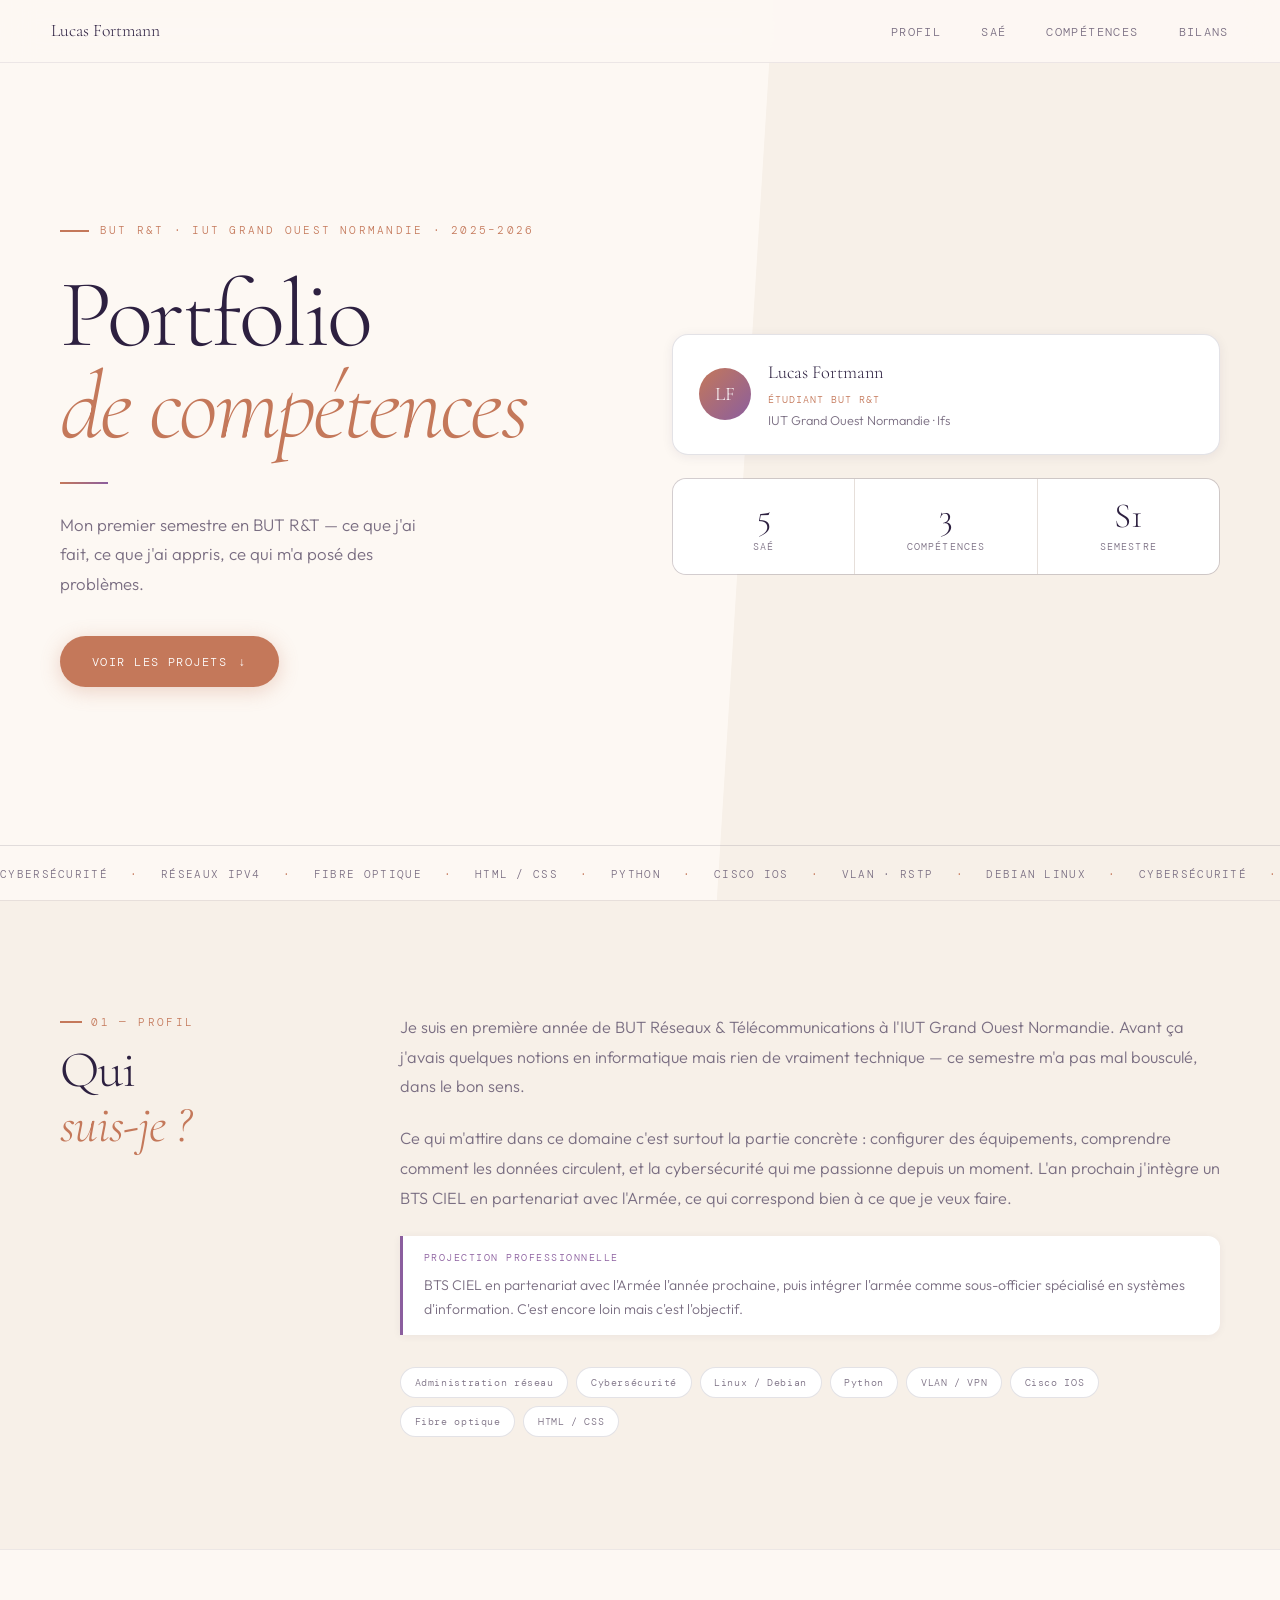
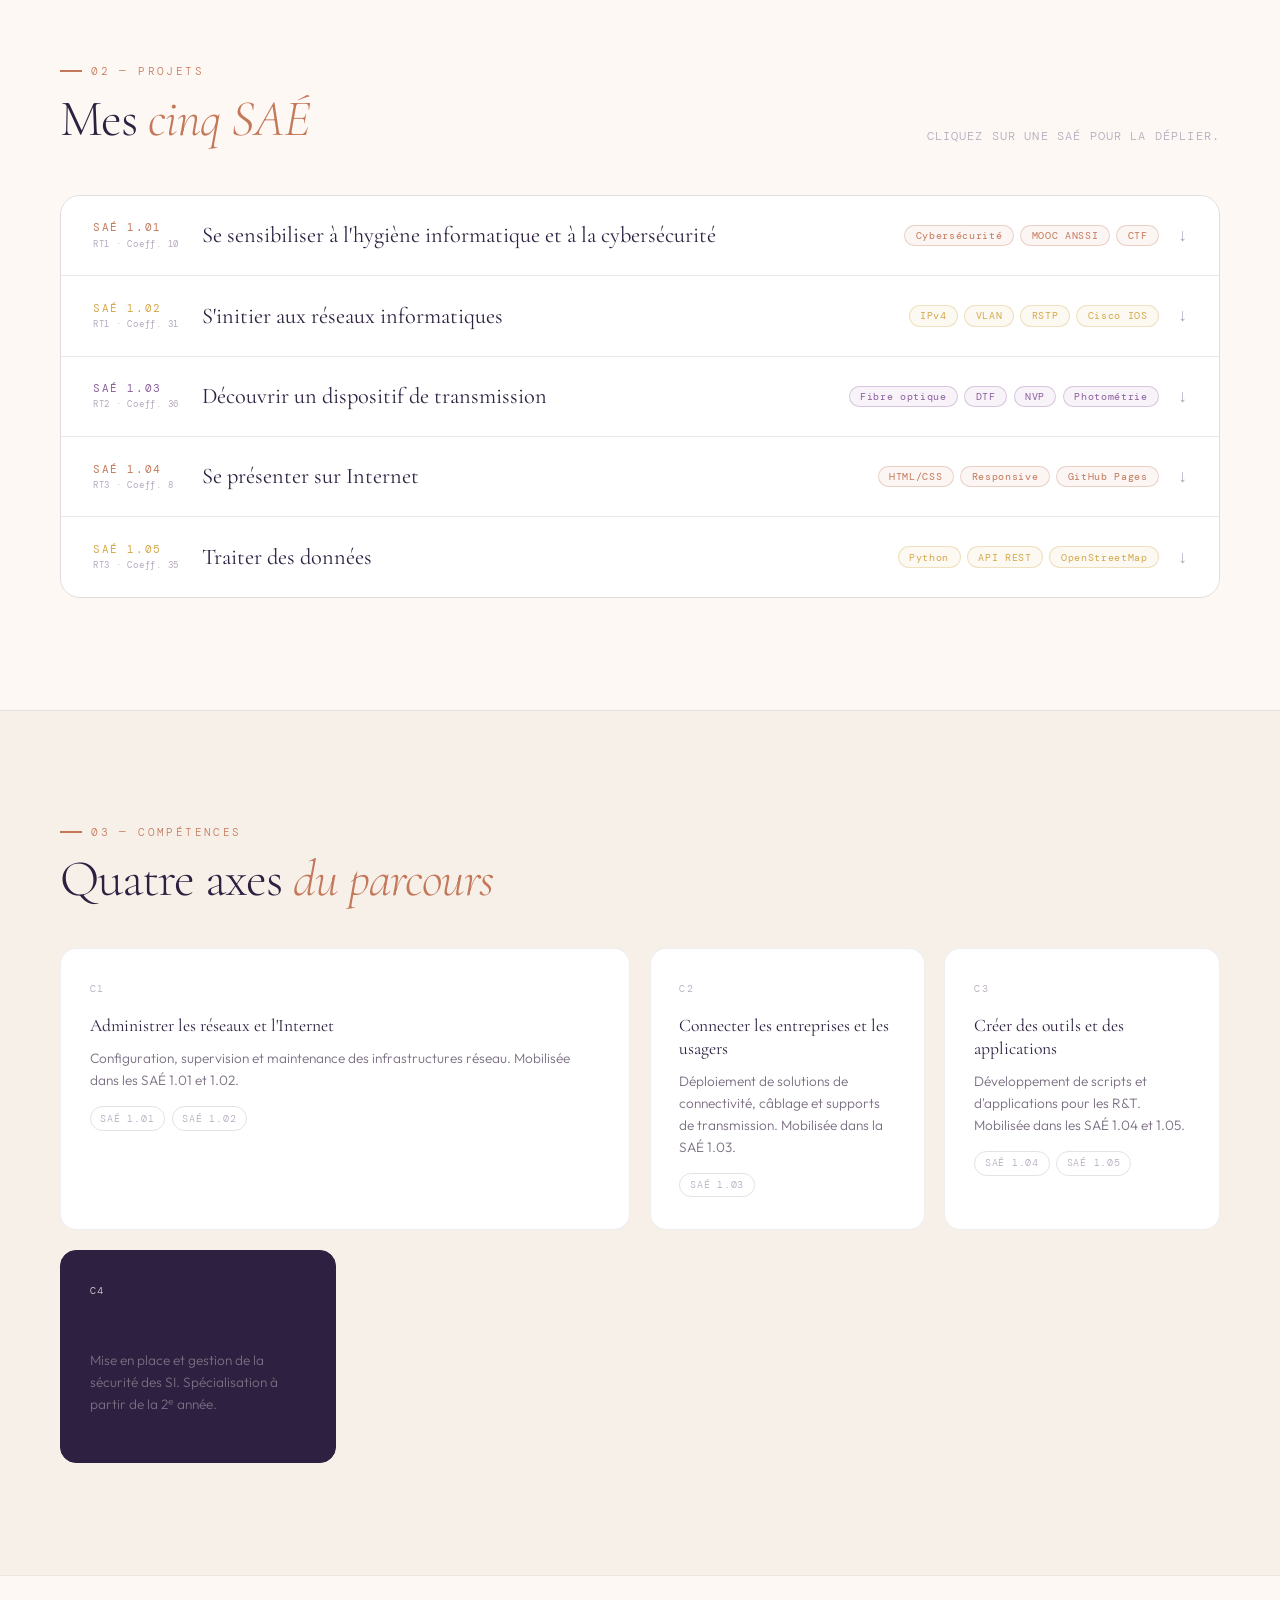
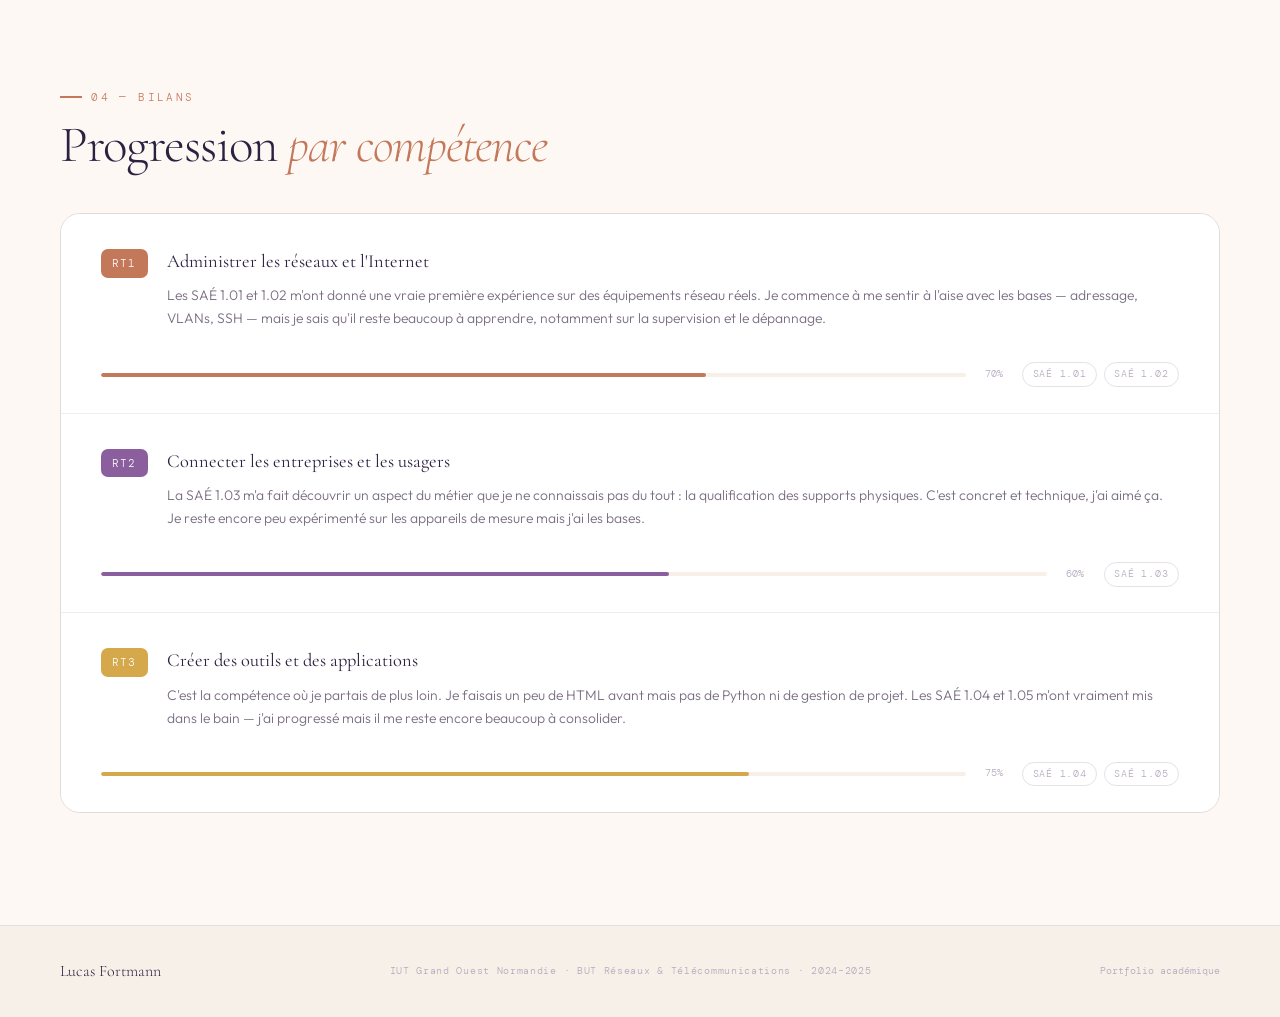
==== commit f47ec941: "2e" ====
--- a/index.html
+++ b/index.html
@@ -30,7 +30,7 @@
       <p class="eyebrow">BUT R&T · IUT Grand Ouest Normandie · 2025–2026</p>
       <h1 class="hero-h1">Portfolio<br><em>de compétences</em></h1>
       <div class="hero-rule"></div>
-      <p class="hero-desc">Semestre 1 — cinq SAÉ, trois compétences, un parcours documenté.</p>
+      <p class="hero-desc">Mon premier semestre en BUT R&T — ce que j'ai fait, ce que j'ai appris, ce qui m'a posé des problèmes.</p>
       <a href="#sae" class="btn-cta">Voir les projets <span aria-hidden="true">↓</span></a>
     </div>
     <div class="hero-right">
@@ -65,11 +65,11 @@
         <h2 class="sec-h2">Qui<br><em>suis‑je ?</em></h2>
       </div>
       <div class="two-col-body reveal">
-        <p class="bio">Après une première année en BUT R&T qui m'a donné de solides bases techniques, j'intègre l'an prochain un BTS CIEL en partenariat avec l'Armée. Je suis particulièrement intéressé par l'infrastructure réseau, la cybersécurité et l'action sur le terrain.</p>
-        <p class="bio">À l'issue de mes études, je vise un poste de technicien systèmes et réseaux ou de spécialiste cyber au sein des forces armées pour déployer et protéger des systèmes d'information critiques.</p>
+        <p class="bio">Je suis en première année de BUT Réseaux & Télécommunications à l'IUT Grand Ouest Normandie. Avant ça j'avais quelques notions en informatique mais rien de vraiment technique — ce semestre m'a pas mal bousculé, dans le bon sens.</p>
+        <p class="bio">Ce qui m'attire dans ce domaine c'est surtout la partie concrète : configurer des équipements, comprendre comment les données circulent, et la cybersécurité qui me passionne depuis un moment. L'an prochain j'intègre un BTS CIEL en partenariat avec l'Armée, ce qui correspond bien à ce que je veux faire.</p>
         <div class="projection">
           <p class="proj-kicker">Projection professionnelle</p>
-          <p class="proj-text">BTS CIEL en partenariat avec l'Armée → sous-officier spécialiste cyber → carrière dans la Défense nationale.</p>
+          <p class="proj-text">BTS CIEL en partenariat avec l'Armée l'année prochaine, puis intégrer l'armée comme sous-officier spécialisé en systèmes d'information. C'est encore loin mais c'est l'objectif.</p>
         </div>
         <div class="chips">
           <span>Administration réseau</span><span>Cybersécurité</span><span>Linux / Debian</span>
@@ -123,7 +123,9 @@
             </div>
             <div class="acc-grid-full">
               <h4 class="acc-h4 peach">Analyse réflexive</h4>
-              <p>À compléter — difficultés rencontrées, solutions apportées, ce que j'ai appris et positionnement personnel sur la compétence RT1.</p>
+              <p><strong>Difficultés rencontrées :</strong> La partie MOOC était accessible mais certaines notions de cryptographie m'ont demandé plusieurs lectures. Pour le TP CTF, j'ai eu du mal à savoir par où commencer — l'exercice est assez libre et au début je ne savais pas trop ce que je cherchais.</p>
+              <p><strong>Ce que j'ai appris :</strong> J'avais une vague idée de ce qu'était un mot de passe sécurisé, mais je n'avais jamais vraiment compris pourquoi. Le module sur l'authentification m'a vraiment ouvert les yeux. J'ai aussi découvert SSH que je ne connaissais pas du tout avant cette SAÉ.</p>
+              <p><strong>Positionnement personnel :</strong> Je me sens à l'aise sur les bases de la cybersécurité et les bonnes pratiques à adopter. Je suis encore loin d'un niveau avancé, mais je comprends maintenant les enjeux et j'ai envie d'aller plus loin sur ce sujet.</p>
             </div>
           </div>
           <a href="sae-01.html" class="acc-link peach">Voir la page détaillée →</a>
@@ -160,7 +162,9 @@
             </div>
             <div class="acc-grid-full">
               <h4 class="acc-h4 gold">Analyse réflexive</h4>
-              <p>À compléter — difficultés rencontrées, solutions apportées, ce que j'ai appris et positionnement personnel sur la compétence RT1.</p>
+              <p><strong>Difficultés rencontrées :</strong> C'est la SAÉ qui m'a le plus demandé. La configuration des VLANs sur les switches Cisco n'était pas évidente au début, et le routage inter-VLAN sur le 3560 m'a pris beaucoup de temps. J'ai aussi galéré avec l'installation des services sur Debian, notamment le DNS qui ne fonctionnait pas à cause d'une faute de frappe dans le fichier de conf.</p>
+              <p><strong>Ce que j'ai appris :</strong> J'ai vraiment compris comment un réseau d'entreprise est structuré, ce que je ne voyais pas du tout avant. Les commandes Cisco IOS sont devenues plus naturelles au fil des séances. Et j'ai appris à lire les erreurs plutôt que de tout recommencer depuis le début.</p>
+              <p><strong>Positionnement personnel :</strong> C'est la compétence où j'ai le plus progressé ce semestre. Je suis capable de mettre en place un réseau de base, même si je sais qu'il me manque encore beaucoup de choses, notamment sur la sécurisation des équipements.</p>
             </div>
           </div>
           <a href="sae-02.html" class="acc-link gold">Voir la page détaillée →</a>
@@ -196,7 +200,9 @@
             </div>
             <div class="acc-grid-full">
               <h4 class="acc-h4 violet">Analyse réflexive</h4>
-              <p>À compléter — difficultés rencontrées, solutions apportées, ce que j'ai appris et positionnement personnel sur la compétence RT2.</p>
+              <p><strong>Difficultés rencontrées :</strong> La notion de NVP était vraiment nouvelle pour moi et j'ai mis du temps à comprendre à quoi elle servait concrètement. La prise en main de l'analyseur DTF n'était pas non plus évidente au départ — l'interface est assez technique et il faut bien paramétrer avant de mesurer.</p>
+              <p><strong>Ce que j'ai appris :</strong> Je ne savais pas du tout comment on qualifie un câble sur le terrain avant cette SAÉ. Maintenant je comprends pourquoi on ne peut pas brancher n'importe quel câble n'importe comment, et ce que signifie une atténuation trop élevée sur une liaison fibre. Ça m'a aussi donné envie de voir la partie terrain du métier.</p>
+              <p><strong>Positionnement personnel :</strong> Je maîtrise les manipulations qu'on a faites, mais je ne me sens pas encore à l'aise pour intervenir seul sur une installation réelle. Il me faudrait plus de pratique sur les appareils de mesure.</p>
             </div>
           </div>
           <a href="sae-03.html" class="acc-link violet">Voir la page détaillée →</a>
@@ -232,7 +238,9 @@
             </div>
             <div class="acc-grid-full">
               <h4 class="acc-h4 peach">Analyse réflexive</h4>
-              <p>À compléter — difficultés rencontrées, solutions apportées, ce que j'ai appris et positionnement personnel sur la compétence RT3.</p>
+              <p><strong>Difficultés rencontrées :</strong> Je savais faire des pages HTML basiques mais CSS m'a vraiment posé des problèmes, surtout pour le responsive. Flexbox n'était pas intuitif au début et j'ai passé beaucoup de temps sur des détails de mise en page. La gestion de projet (WBS, rétroplanning) était aussi une nouveauté — je ne savais pas trop comment organiser ça.</p>
+              <p><strong>Ce que j'ai appris :</strong> J'ai beaucoup appris sur la structure d'un projet web, de la conception à la mise en ligne. Le fait de devoir rendre un site validé W3C m'a forcé à être rigoureux sur mon code. Et j'ai découvert GitHub Pages que je ne connaissais pas.</p>
+              <p><strong>Positionnement personnel :</strong> Je suis capable de faire un site HTML/CSS fonctionnel et responsive, même si je suis encore loin des frameworks modernes. La partie gestion de projet reste un axe à améliorer — j'ai tendance à sous-estimer le temps que prennent les tâches.</p>
             </div>
           </div>
           <a href="sae-04.html" class="acc-link peach">Voir la page détaillée →</a>
@@ -268,7 +276,9 @@
             </div>
             <div class="acc-grid-full">
               <h4 class="acc-h4 gold">Analyse réflexive</h4>
-              <p>À compléter — difficultés rencontrées, solutions apportées, ce que j'ai appris et positionnement personnel sur la compétence RT3.</p>
+              <p><strong>Difficultés rencontrées :</strong> Comprendre la structure des données JSON renvoyées par l'API OpenStreetMap a pris du temps — c'est très imbriqué et il faut bien lire la documentation pour s'y retrouver. On a aussi eu des erreurs HTTP qu'on ne comprenait pas au début, notamment des 429 liés au rate limiting.</p>
+              <p><strong>Ce que j'ai appris :</strong> C'est la première fois que je travaillais avec une vraie API externe et ça m'a vraiment aidé à comprendre comment fonctionne le modèle requête/réponse. Python aussi, j'ai progressé — notamment sur la gestion des fichiers et l'organisation du code en fonctions.</p>
+              <p><strong>Positionnement personnel :</strong> Je peux maintenant écrire un script Python qui récupère et traite des données depuis une API, ce que je n'aurais pas cru possible en début d'année. Il me reste des progrès à faire sur la structure du code et la gestion des erreurs.</p>
             </div>
           </div>
           <a href="sae-05.html" class="acc-link gold">Voir la page détaillée →</a>
@@ -321,7 +331,7 @@
           <span class="bilan-badge" style="background:var(--peach)">RT1</span>
           <div>
             <h3>Administrer les réseaux et l'Internet</h3>
-            <p>À travers les SAÉ 1.01 et 1.02, j'ai développé une première maîtrise de la configuration réseau : adressage IPv4, VLANs, routage inter-VLAN et sécurité des commutateurs. À compléter.</p>
+            <p>Les SAÉ 1.01 et 1.02 m'ont donné une vraie première expérience sur des équipements réseau réels. Je commence à me sentir à l'aise avec les bases — adressage, VLANs, SSH — mais je sais qu'il reste beaucoup à apprendre, notamment sur la supervision et le dépannage.</p>
           </div>
         </div>
         <div class="bilan-bot">
@@ -335,7 +345,7 @@
           <span class="bilan-badge" style="background:var(--violet)">RT2</span>
           <div>
             <h3>Connecter les entreprises et les usagers</h3>
-            <p>La SAÉ 1.03 m'a permis de découvrir les supports physiques de transmission et les méthodes de mesure et de certification en contexte professionnel. À compléter.</p>
+            <p>La SAÉ 1.03 m'a fait découvrir un aspect du métier que je ne connaissais pas du tout : la qualification des supports physiques. C'est concret et technique, j'ai aimé ça. Je reste encore peu expérimenté sur les appareils de mesure mais j'ai les bases.</p>
           </div>
         </div>
         <div class="bilan-bot">
@@ -349,7 +359,7 @@
           <span class="bilan-badge" style="background:var(--gold)">RT3</span>
           <div>
             <h3>Créer des outils et des applications</h3>
-            <p>Les SAÉ 1.04 et 1.05 m'ont confronté à la création concrète : un site web professionnel et un script Python de traitement de données. À compléter.</p>
+            <p>C'est la compétence où je partais de plus loin. Je faisais un peu de HTML avant mais pas de Python ni de gestion de projet. Les SAÉ 1.04 et 1.05 m'ont vraiment mis dans le bain — j'ai progressé mais il me reste encore beaucoup à consolider.</p>
           </div>
         </div>
         <div class="bilan-bot">
